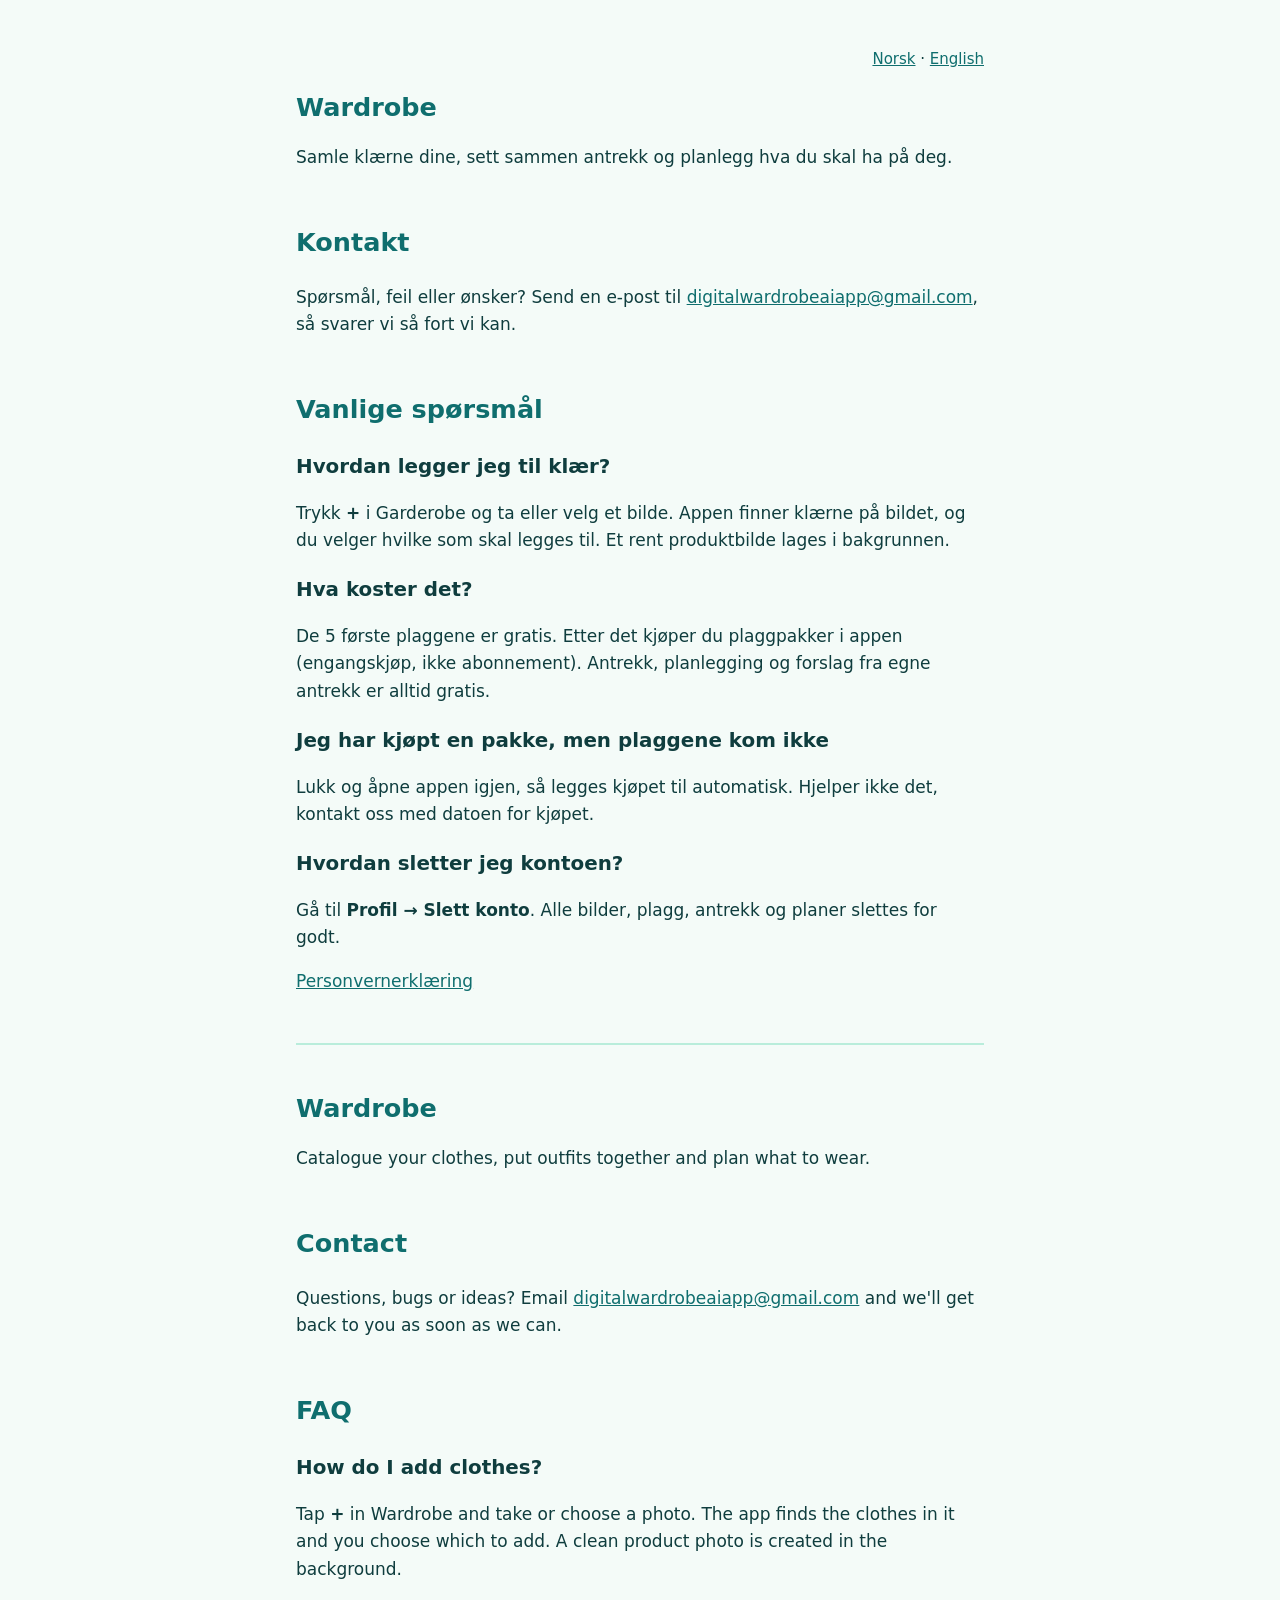
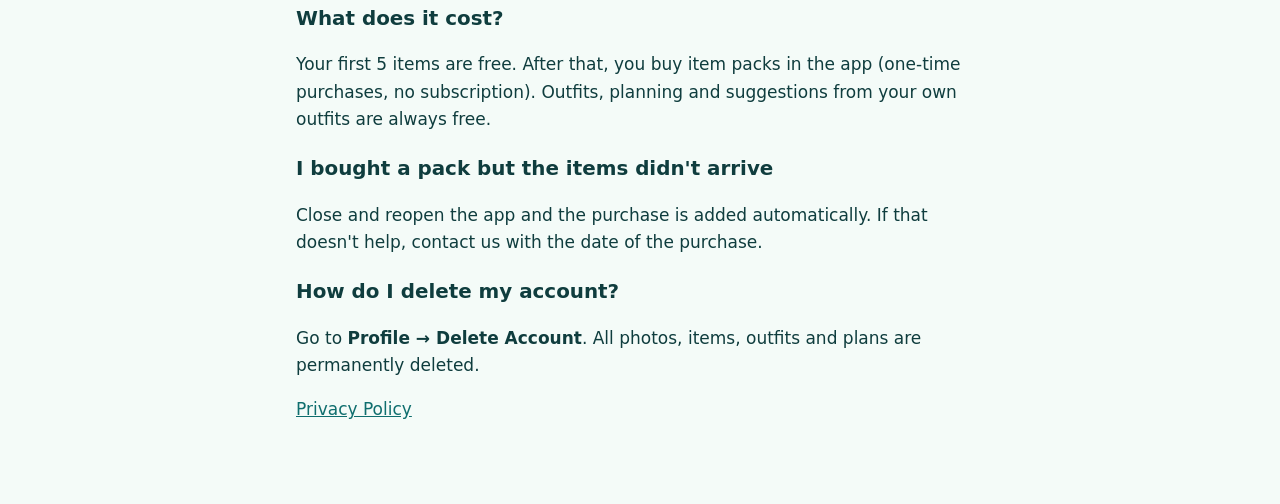
==== index.html @ f7abc6c4 "Update the site from appstore/site" ====
<!doctype html>
<html lang="nb">
<head>
<meta charset="utf-8">
<meta name="viewport" content="width=device-width, initial-scale=1">
<title>Wardrobe – Support</title>
<link rel="stylesheet" href="style.css">
</head>
<body>
<main>
<p class="lang"><a href="#nb">Norsk</a> · <a href="#en">English</a></p>

<article id="nb">
<h1>Wardrobe</h1>
<p>Samle klærne dine, sett sammen antrekk og planlegg hva du skal ha på deg.</p>

<h2>Kontakt</h2>
<p>Spørsmål, feil eller ønsker? Send en e-post til <a href="mailto:digitalwardrobeaiapp@gmail.com">digitalwardrobeaiapp@gmail.com</a>, så svarer vi så fort vi kan.</p>

<h2>Vanlige spørsmål</h2>
<h3>Hvordan legger jeg til klær?</h3>
<p>Trykk <strong>+</strong> i Garderobe og ta eller velg et bilde. Appen finner klærne på bildet, og du velger hvilke som skal legges til. Et rent produktbilde lages i bakgrunnen.</p>
<h3>Hva koster det?</h3>
<p>De 5 første plaggene er gratis. Etter det kjøper du plaggpakker i appen (engangskjøp, ikke abonnement). Antrekk, planlegging og forslag fra egne antrekk er alltid gratis.</p>
<h3>Jeg har kjøpt en pakke, men plaggene kom ikke</h3>
<p>Lukk og åpne appen igjen, så legges kjøpet til automatisk. Hjelper ikke det, kontakt oss med datoen for kjøpet.</p>
<h3>Hvordan sletter jeg kontoen?</h3>
<p>Gå til <strong>Profil → Slett konto</strong>. Alle bilder, plagg, antrekk og planer slettes for godt.</p>

<p><a href="privacy.html">Personvernerklæring</a></p>
</article>

<hr>

<article id="en">
<h1>Wardrobe</h1>
<p>Catalogue your clothes, put outfits together and plan what to wear.</p>

<h2>Contact</h2>
<p>Questions, bugs or ideas? Email <a href="mailto:digitalwardrobeaiapp@gmail.com">digitalwardrobeaiapp@gmail.com</a> and we'll get back to you as soon as we can.</p>

<h2>FAQ</h2>
<h3>How do I add clothes?</h3>
<p>Tap <strong>+</strong> in Wardrobe and take or choose a photo. The app finds the clothes in it and you choose which to add. A clean product photo is created in the background.</p>
<h3>What does it cost?</h3>
<p>Your first 5 items are free. After that, you buy item packs in the app (one-time purchases, no subscription). Outfits, planning and suggestions from your own outfits are always free.</p>
<h3>I bought a pack but the items didn't arrive</h3>
<p>Close and reopen the app and the purchase is added automatically. If that doesn't help, contact us with the date of the purchase.</p>
<h3>How do I delete my account?</h3>
<p>Go to <strong>Profile → Delete Account</strong>. All photos, items, outfits and plans are permanently deleted.</p>

<p><a href="privacy.html#en">Privacy Policy</a></p>
</article>
</main>
</body>
</html>
---- style.css ----
:root {
  --mint: #2fcb9a;
  --teal: #0f6e6e;
  --ink: #0f3d3e;
  --mist: #f4fbf8;
  --muted: #5b7b7b;
}
@media (prefers-color-scheme: dark) {
  :root { --teal: #6fd6c0; --ink: #e6f4ef; --mist: #0d1f1f; --muted: #9bb8b4; }
}
* { box-sizing: border-box; }
body {
  margin: 0;
  background: var(--mist);
  color: var(--ink);
  font: 17px/1.6 -apple-system, BlinkMacSystemFont, "SF Pro Rounded", system-ui, sans-serif;
}
main { max-width: 720px; margin: 0 auto; padding: 32px 16px 64px; }
h1 { color: var(--teal); font-weight: 800; line-height: 1.2; }
h2 { color: var(--teal); margin-top: 2em; }
h3 { margin-bottom: 0.2em; }
a { color: var(--teal); }
.muted { color: var(--muted); }
.lang { text-align: right; font-size: 15px; }
hr { border: 0; border-top: 2px solid var(--mint); opacity: 0.3; margin: 48px 0; }
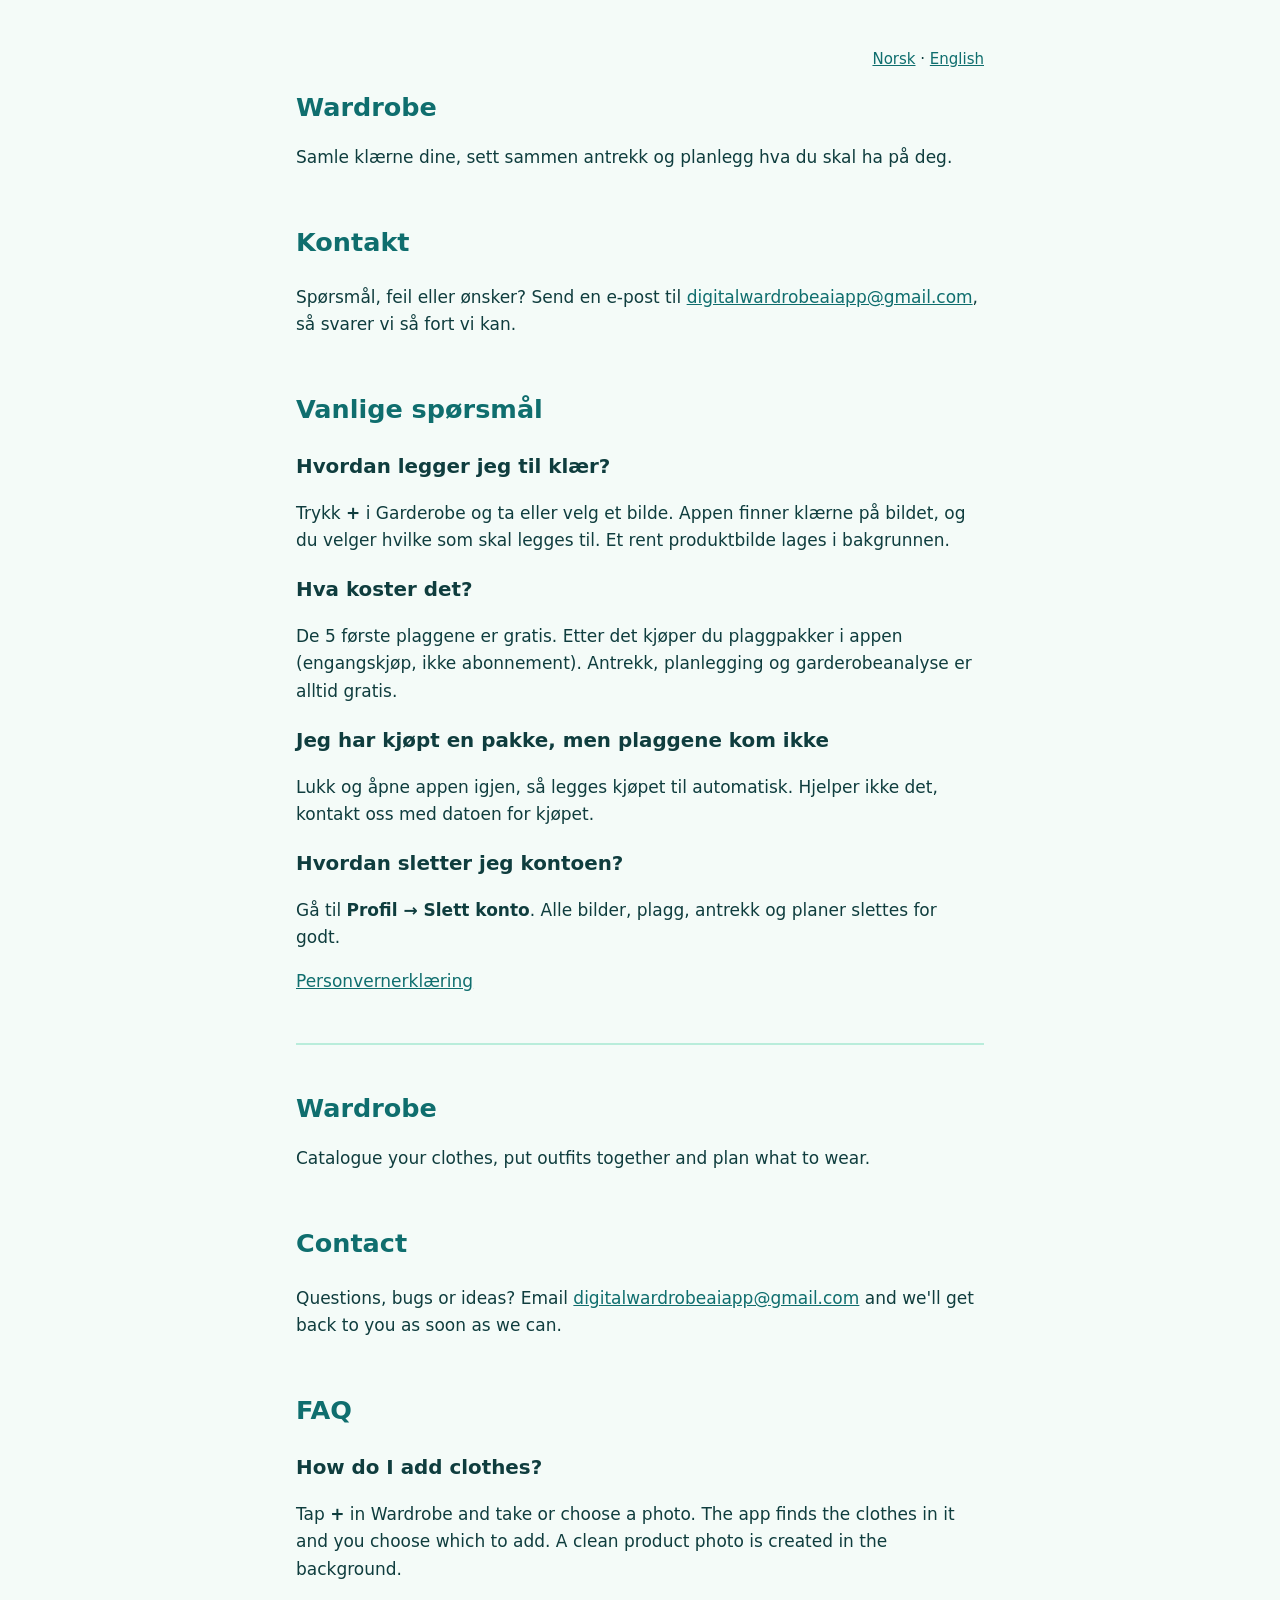
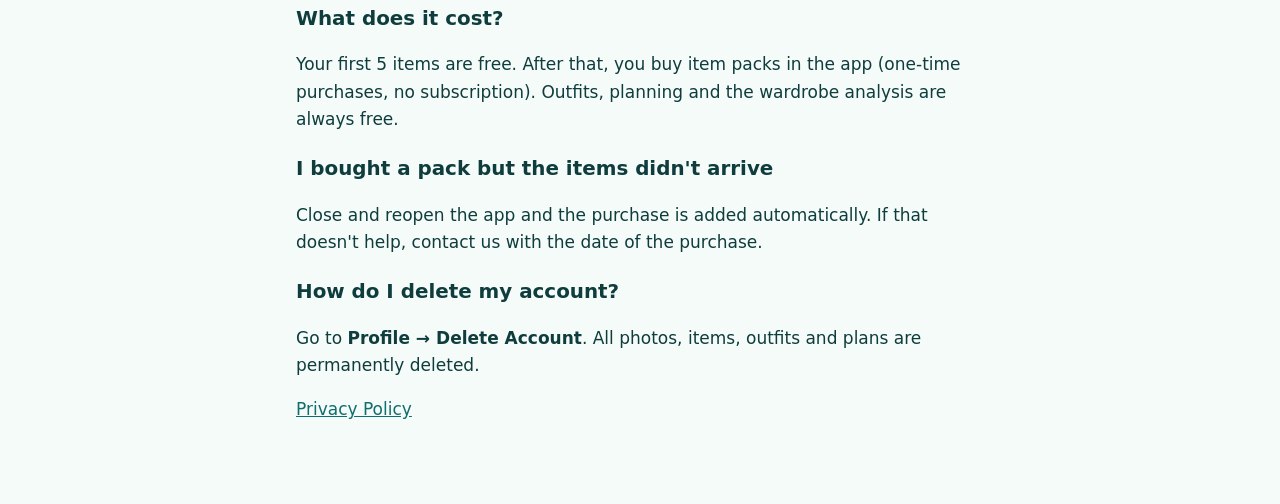
==== commit 25da912f: "Update the site from appstore/site" ====
--- a/index.html
+++ b/index.html
@@ -21,7 +21,7 @@
 <h3>Hvordan legger jeg til klær?</h3>
 <p>Trykk <strong>+</strong> i Garderobe og ta eller velg et bilde. Appen finner klærne på bildet, og du velger hvilke som skal legges til. Et rent produktbilde lages i bakgrunnen.</p>
 <h3>Hva koster det?</h3>
-<p>De 5 første plaggene er gratis. Etter det kjøper du plaggpakker i appen (engangskjøp, ikke abonnement). Antrekk, planlegging og forslag fra egne antrekk er alltid gratis.</p>
+<p>De 5 første plaggene er gratis. Etter det kjøper du plaggpakker i appen (engangskjøp, ikke abonnement). Antrekk, planlegging og garderobeanalyse er alltid gratis.</p>
 <h3>Jeg har kjøpt en pakke, men plaggene kom ikke</h3>
 <p>Lukk og åpne appen igjen, så legges kjøpet til automatisk. Hjelper ikke det, kontakt oss med datoen for kjøpet.</p>
 <h3>Hvordan sletter jeg kontoen?</h3>
@@ -43,7 +43,7 @@
 <h3>How do I add clothes?</h3>
 <p>Tap <strong>+</strong> in Wardrobe and take or choose a photo. The app finds the clothes in it and you choose which to add. A clean product photo is created in the background.</p>
 <h3>What does it cost?</h3>
-<p>Your first 5 items are free. After that, you buy item packs in the app (one-time purchases, no subscription). Outfits, planning and suggestions from your own outfits are always free.</p>
+<p>Your first 5 items are free. After that, you buy item packs in the app (one-time purchases, no subscription). Outfits, planning and the wardrobe analysis are always free.</p>
 <h3>I bought a pack but the items didn't arrive</h3>
 <p>Close and reopen the app and the purchase is added automatically. If that doesn't help, contact us with the date of the purchase.</p>
 <h3>How do I delete my account?</h3>
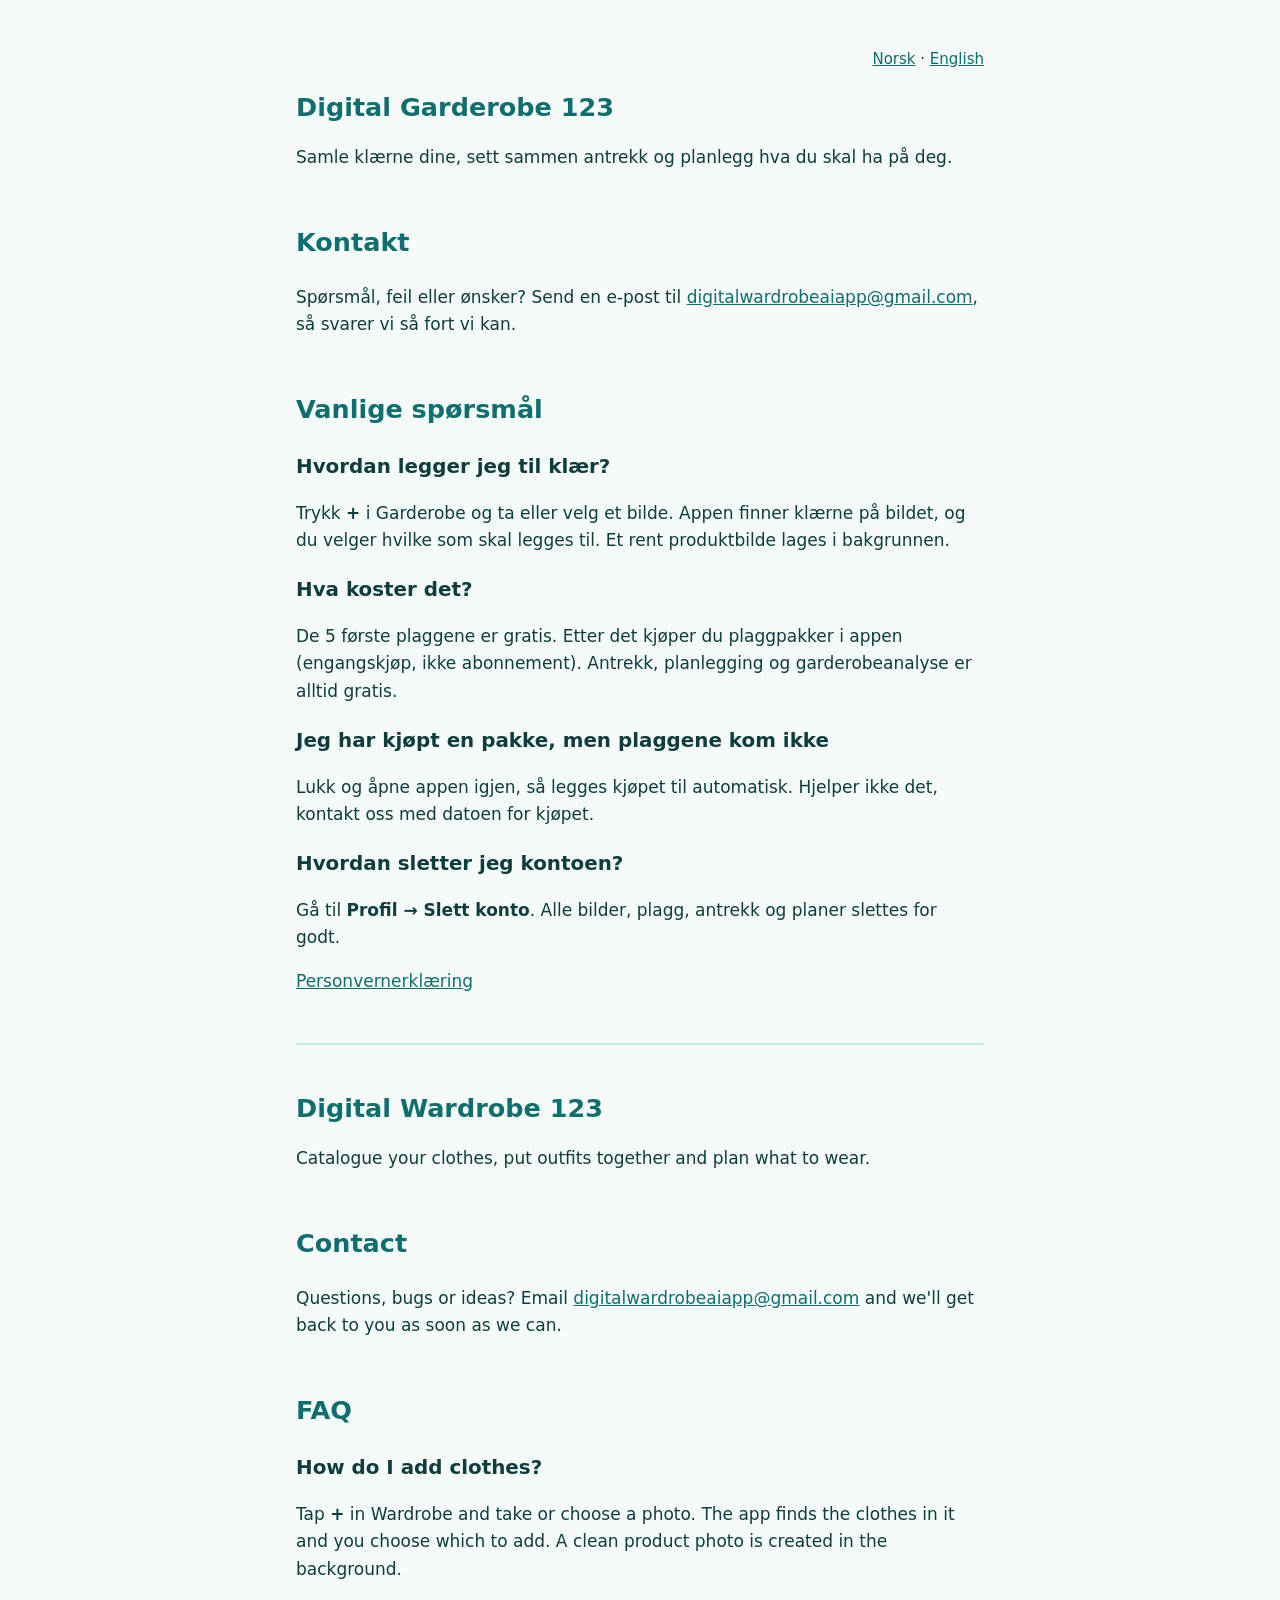
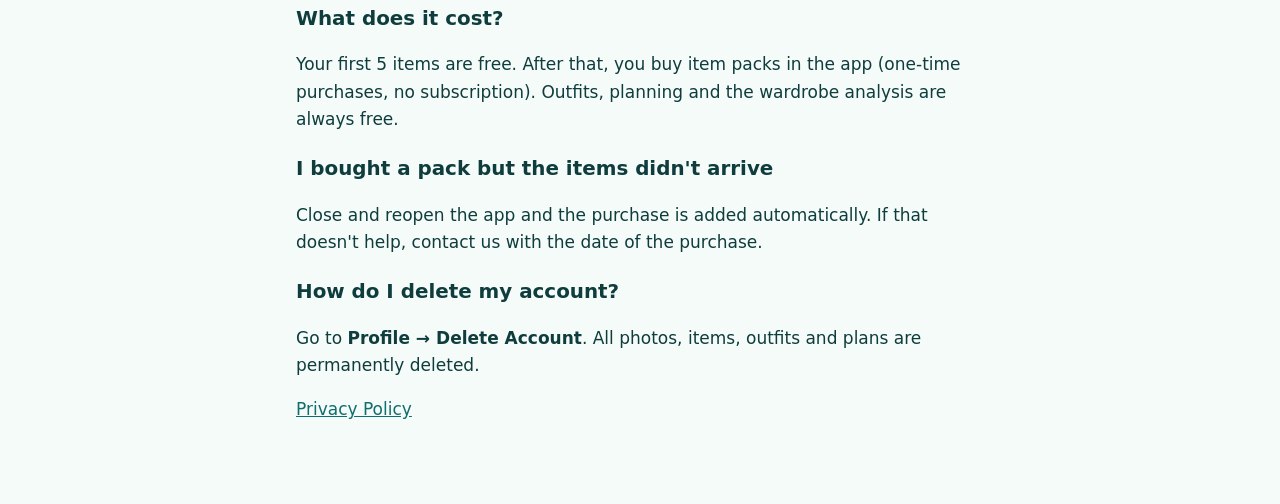
==== commit 67f077f6: "Update the site from appstore/site" ====
--- a/index.html
+++ b/index.html
@@ -3,7 +3,7 @@
 <head>
 <meta charset="utf-8">
 <meta name="viewport" content="width=device-width, initial-scale=1">
-<title>Wardrobe – Support</title>
+<title>Digital Wardrobe 123 – Support</title>
 <link rel="stylesheet" href="style.css">
 </head>
 <body>
@@ -11,7 +11,7 @@
 <p class="lang"><a href="#nb">Norsk</a> · <a href="#en">English</a></p>
 
 <article id="nb">
-<h1>Wardrobe</h1>
+<h1>Digital Garderobe 123</h1>
 <p>Samle klærne dine, sett sammen antrekk og planlegg hva du skal ha på deg.</p>
 
 <h2>Kontakt</h2>
@@ -33,7 +33,7 @@
 <hr>
 
 <article id="en">
-<h1>Wardrobe</h1>
+<h1>Digital Wardrobe 123</h1>
 <p>Catalogue your clothes, put outfits together and plan what to wear.</p>
 
 <h2>Contact</h2>
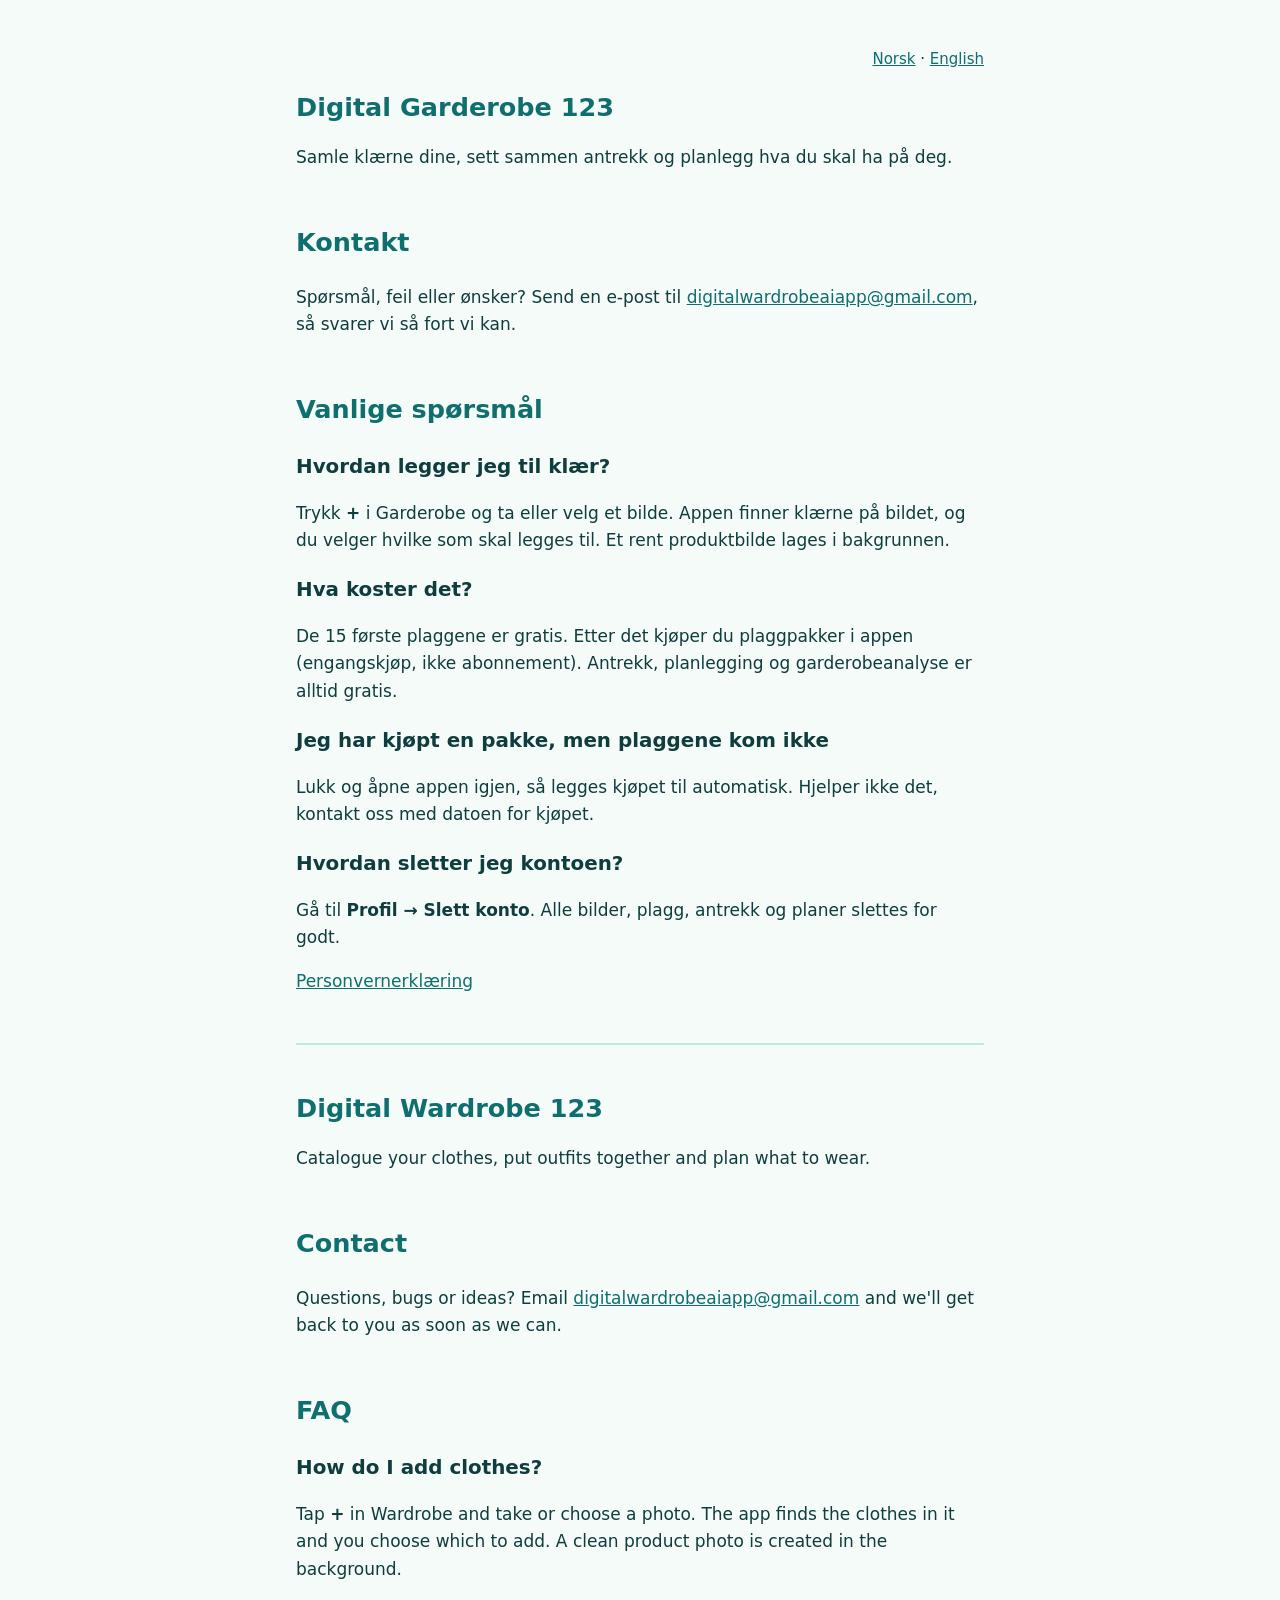
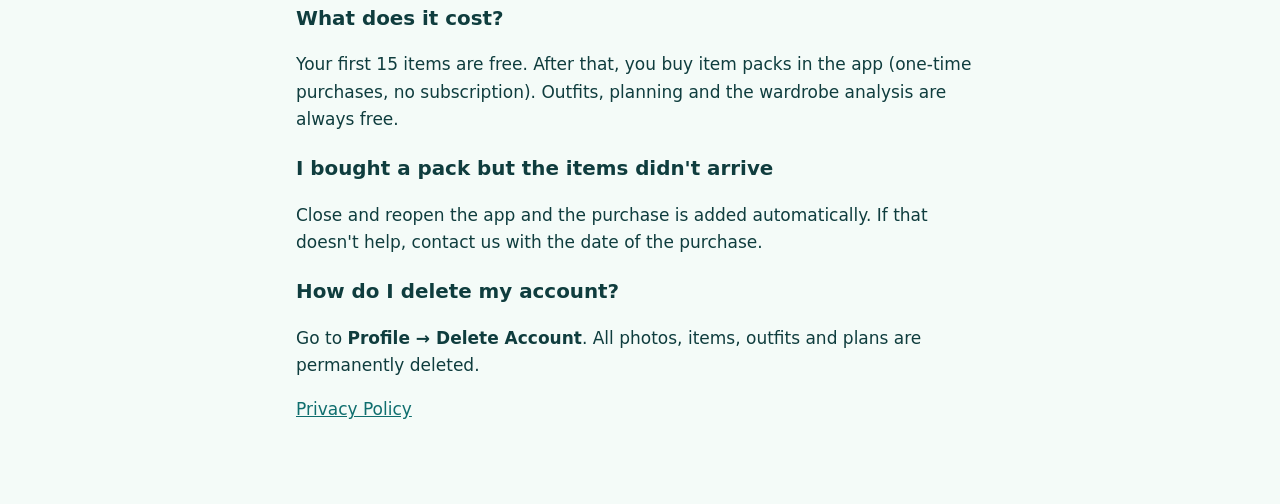
==== commit 128d7c60: "Update the site from appstore/site" ====
--- a/index.html
+++ b/index.html
@@ -21,7 +21,7 @@
 <h3>Hvordan legger jeg til klær?</h3>
 <p>Trykk <strong>+</strong> i Garderobe og ta eller velg et bilde. Appen finner klærne på bildet, og du velger hvilke som skal legges til. Et rent produktbilde lages i bakgrunnen.</p>
 <h3>Hva koster det?</h3>
-<p>De 5 første plaggene er gratis. Etter det kjøper du plaggpakker i appen (engangskjøp, ikke abonnement). Antrekk, planlegging og garderobeanalyse er alltid gratis.</p>
+<p>De 15 første plaggene er gratis. Etter det kjøper du plaggpakker i appen (engangskjøp, ikke abonnement). Antrekk, planlegging og garderobeanalyse er alltid gratis.</p>
 <h3>Jeg har kjøpt en pakke, men plaggene kom ikke</h3>
 <p>Lukk og åpne appen igjen, så legges kjøpet til automatisk. Hjelper ikke det, kontakt oss med datoen for kjøpet.</p>
 <h3>Hvordan sletter jeg kontoen?</h3>
@@ -43,7 +43,7 @@
 <h3>How do I add clothes?</h3>
 <p>Tap <strong>+</strong> in Wardrobe and take or choose a photo. The app finds the clothes in it and you choose which to add. A clean product photo is created in the background.</p>
 <h3>What does it cost?</h3>
-<p>Your first 5 items are free. After that, you buy item packs in the app (one-time purchases, no subscription). Outfits, planning and the wardrobe analysis are always free.</p>
+<p>Your first 15 items are free. After that, you buy item packs in the app (one-time purchases, no subscription). Outfits, planning and the wardrobe analysis are always free.</p>
 <h3>I bought a pack but the items didn't arrive</h3>
 <p>Close and reopen the app and the purchase is added automatically. If that doesn't help, contact us with the date of the purchase.</p>
 <h3>How do I delete my account?</h3>
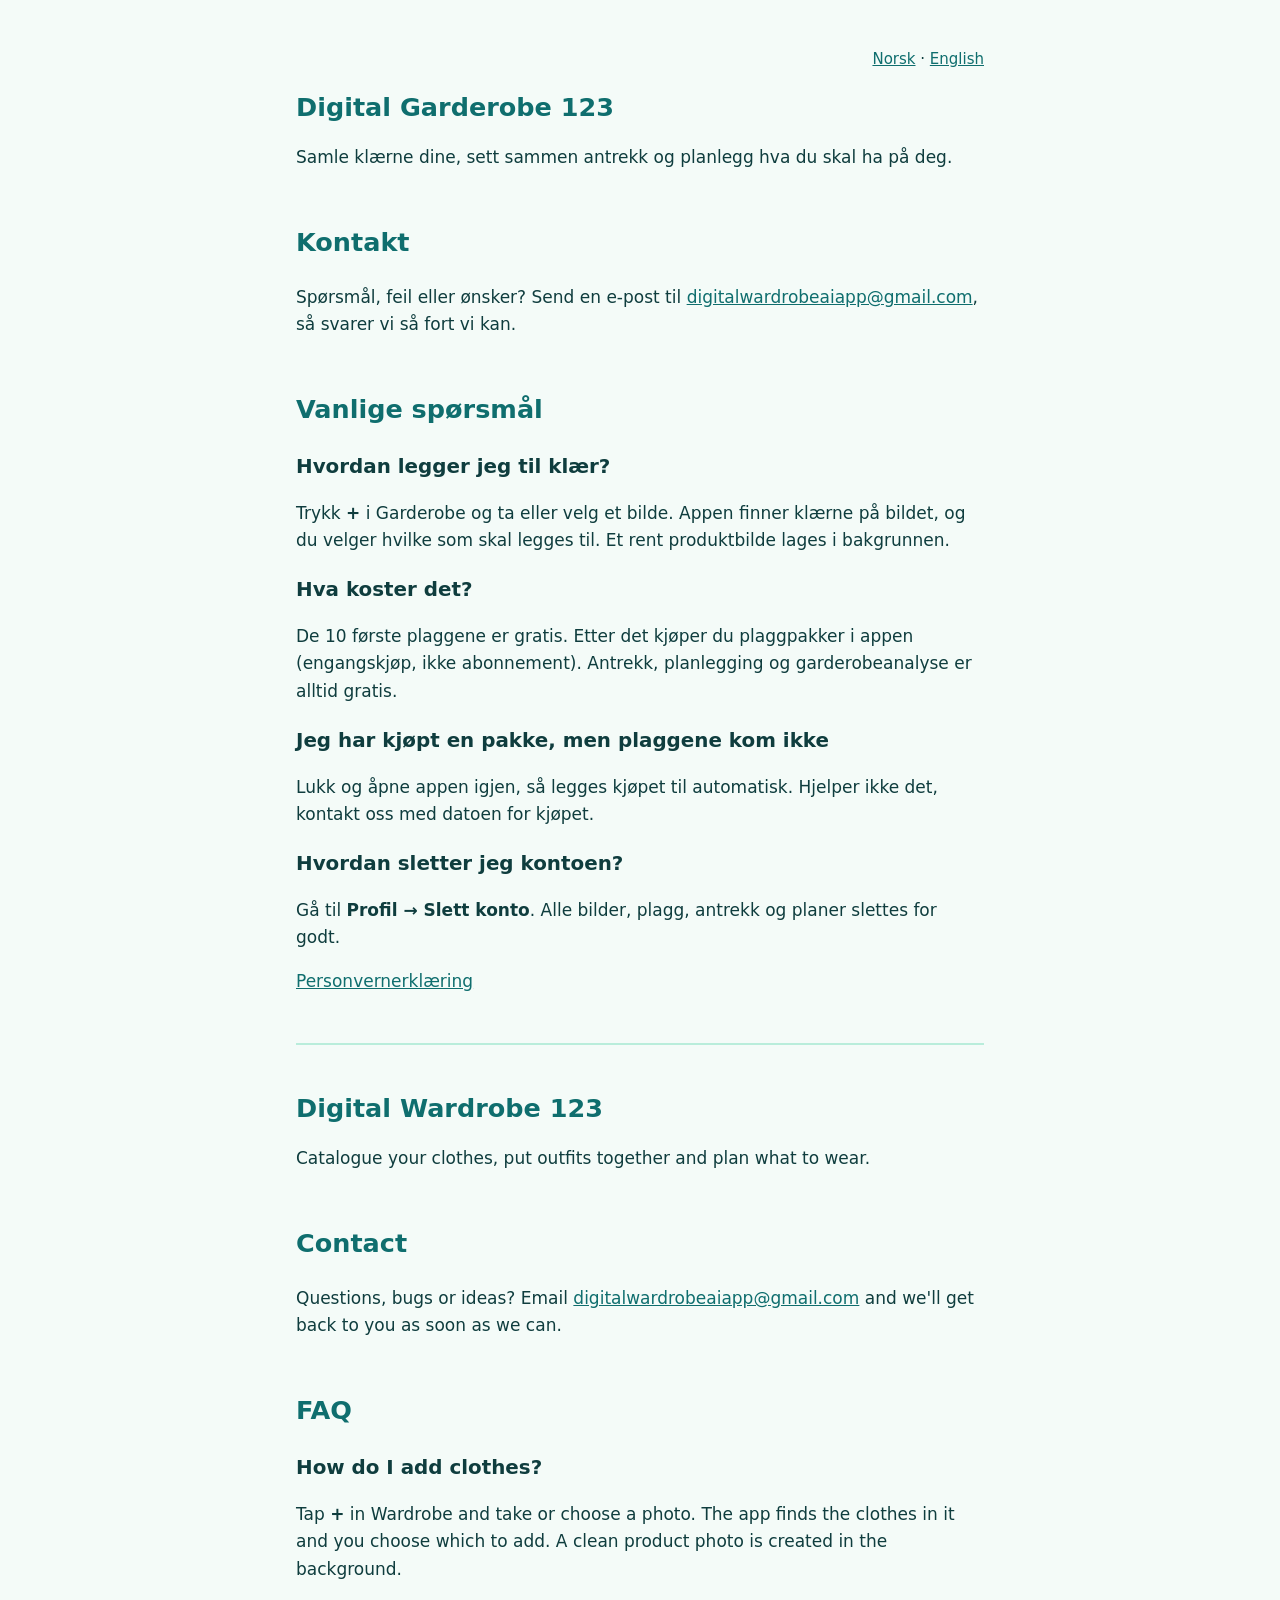
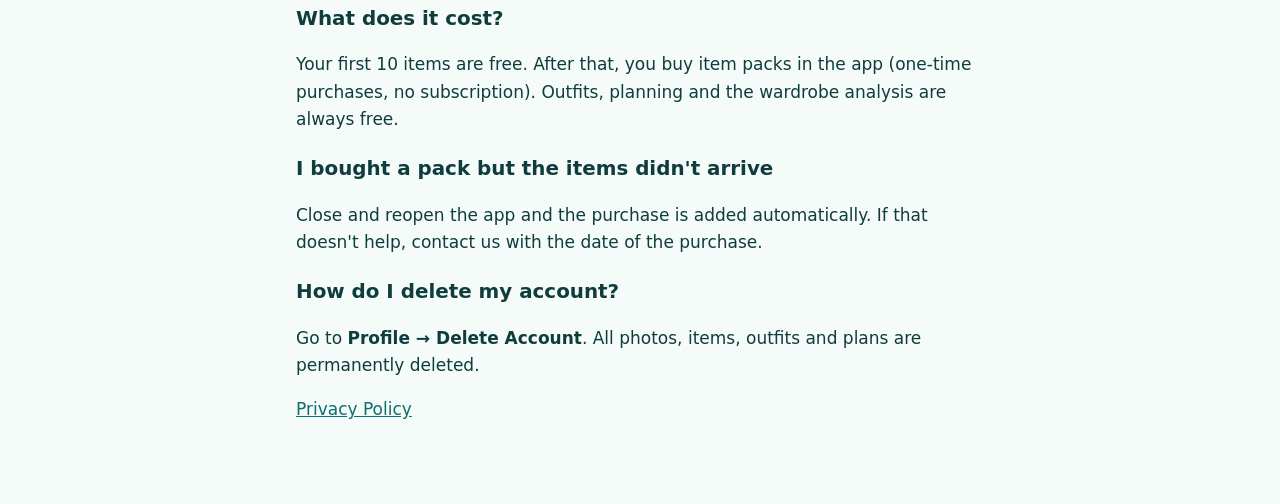
==== commit 769131ec: "Update the site from appstore/site" ====
--- a/index.html
+++ b/index.html
@@ -21,7 +21,7 @@
 <h3>Hvordan legger jeg til klær?</h3>
 <p>Trykk <strong>+</strong> i Garderobe og ta eller velg et bilde. Appen finner klærne på bildet, og du velger hvilke som skal legges til. Et rent produktbilde lages i bakgrunnen.</p>
 <h3>Hva koster det?</h3>
-<p>De 15 første plaggene er gratis. Etter det kjøper du plaggpakker i appen (engangskjøp, ikke abonnement). Antrekk, planlegging og garderobeanalyse er alltid gratis.</p>
+<p>De 10 første plaggene er gratis. Etter det kjøper du plaggpakker i appen (engangskjøp, ikke abonnement). Antrekk, planlegging og garderobeanalyse er alltid gratis.</p>
 <h3>Jeg har kjøpt en pakke, men plaggene kom ikke</h3>
 <p>Lukk og åpne appen igjen, så legges kjøpet til automatisk. Hjelper ikke det, kontakt oss med datoen for kjøpet.</p>
 <h3>Hvordan sletter jeg kontoen?</h3>
@@ -43,7 +43,7 @@
 <h3>How do I add clothes?</h3>
 <p>Tap <strong>+</strong> in Wardrobe and take or choose a photo. The app finds the clothes in it and you choose which to add. A clean product photo is created in the background.</p>
 <h3>What does it cost?</h3>
-<p>Your first 15 items are free. After that, you buy item packs in the app (one-time purchases, no subscription). Outfits, planning and the wardrobe analysis are always free.</p>
+<p>Your first 10 items are free. After that, you buy item packs in the app (one-time purchases, no subscription). Outfits, planning and the wardrobe analysis are always free.</p>
 <h3>I bought a pack but the items didn't arrive</h3>
 <p>Close and reopen the app and the purchase is added automatically. If that doesn't help, contact us with the date of the purchase.</p>
 <h3>How do I delete my account?</h3>
